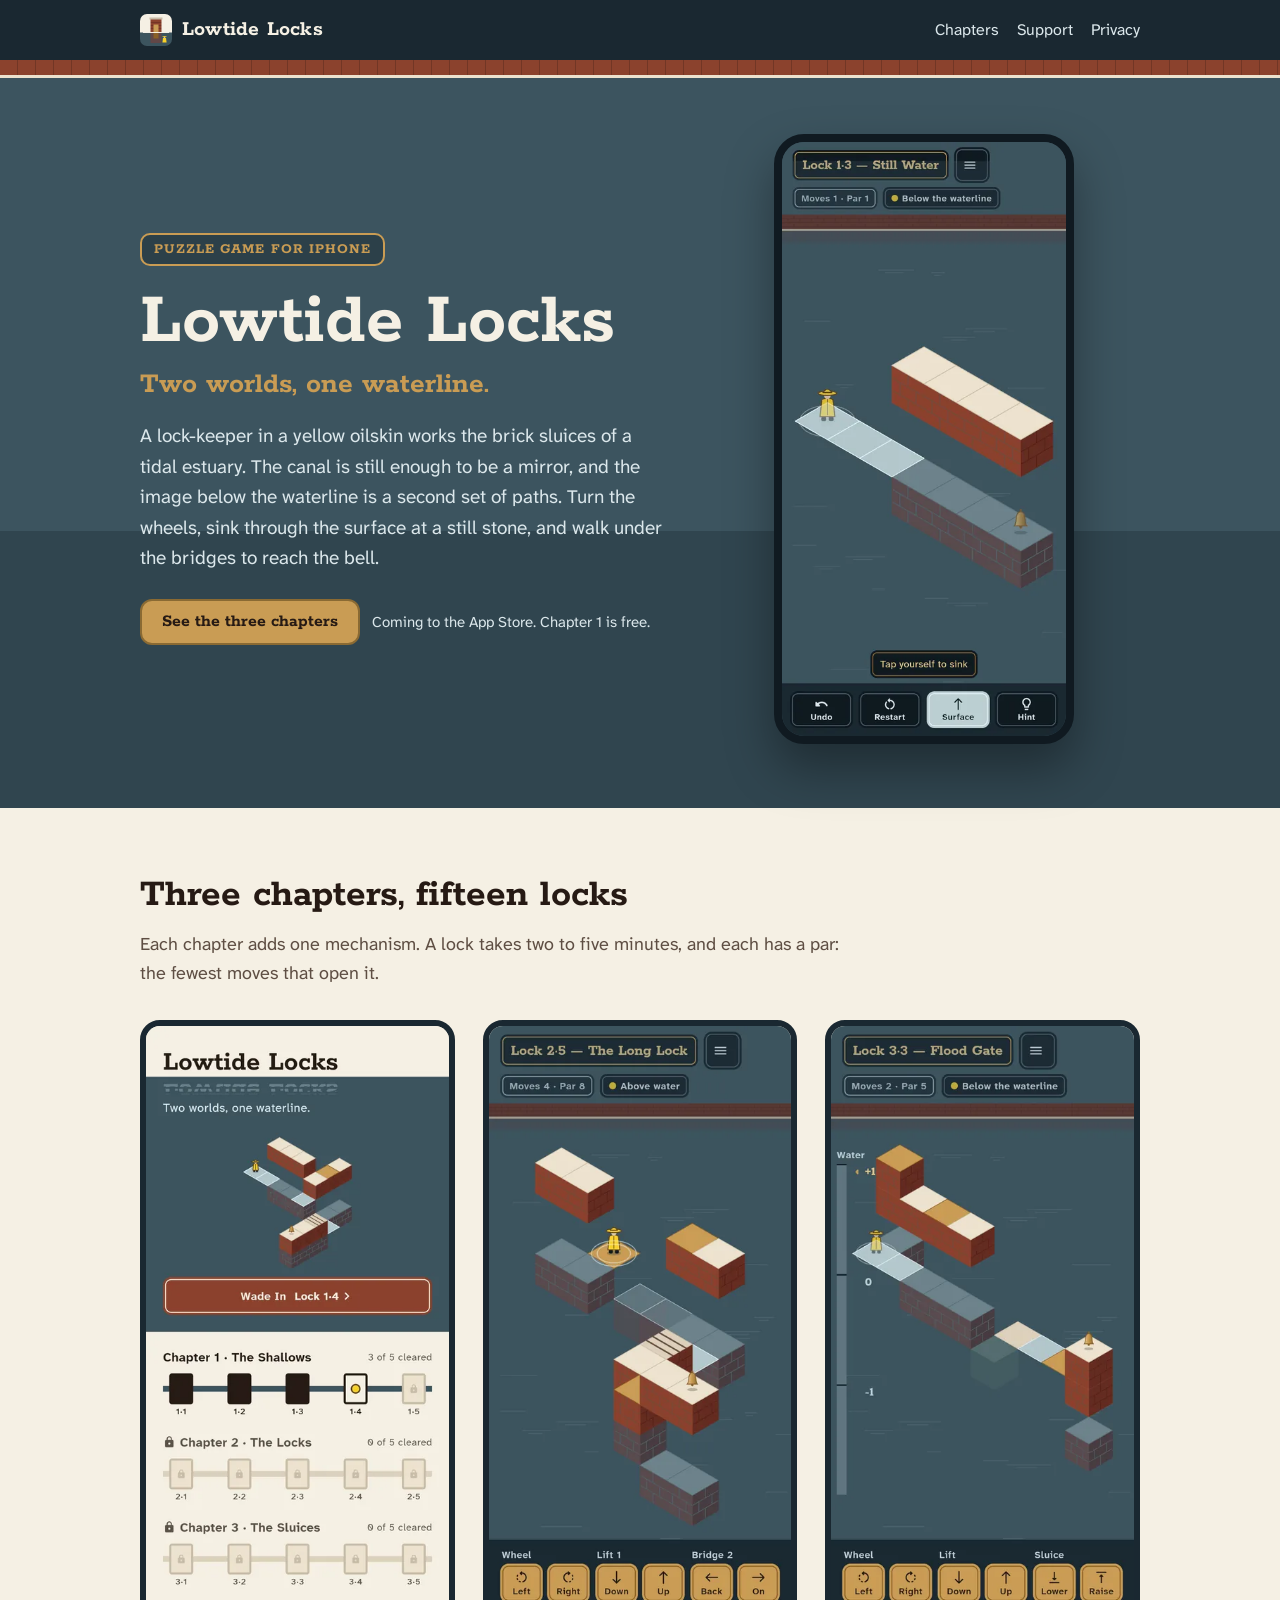
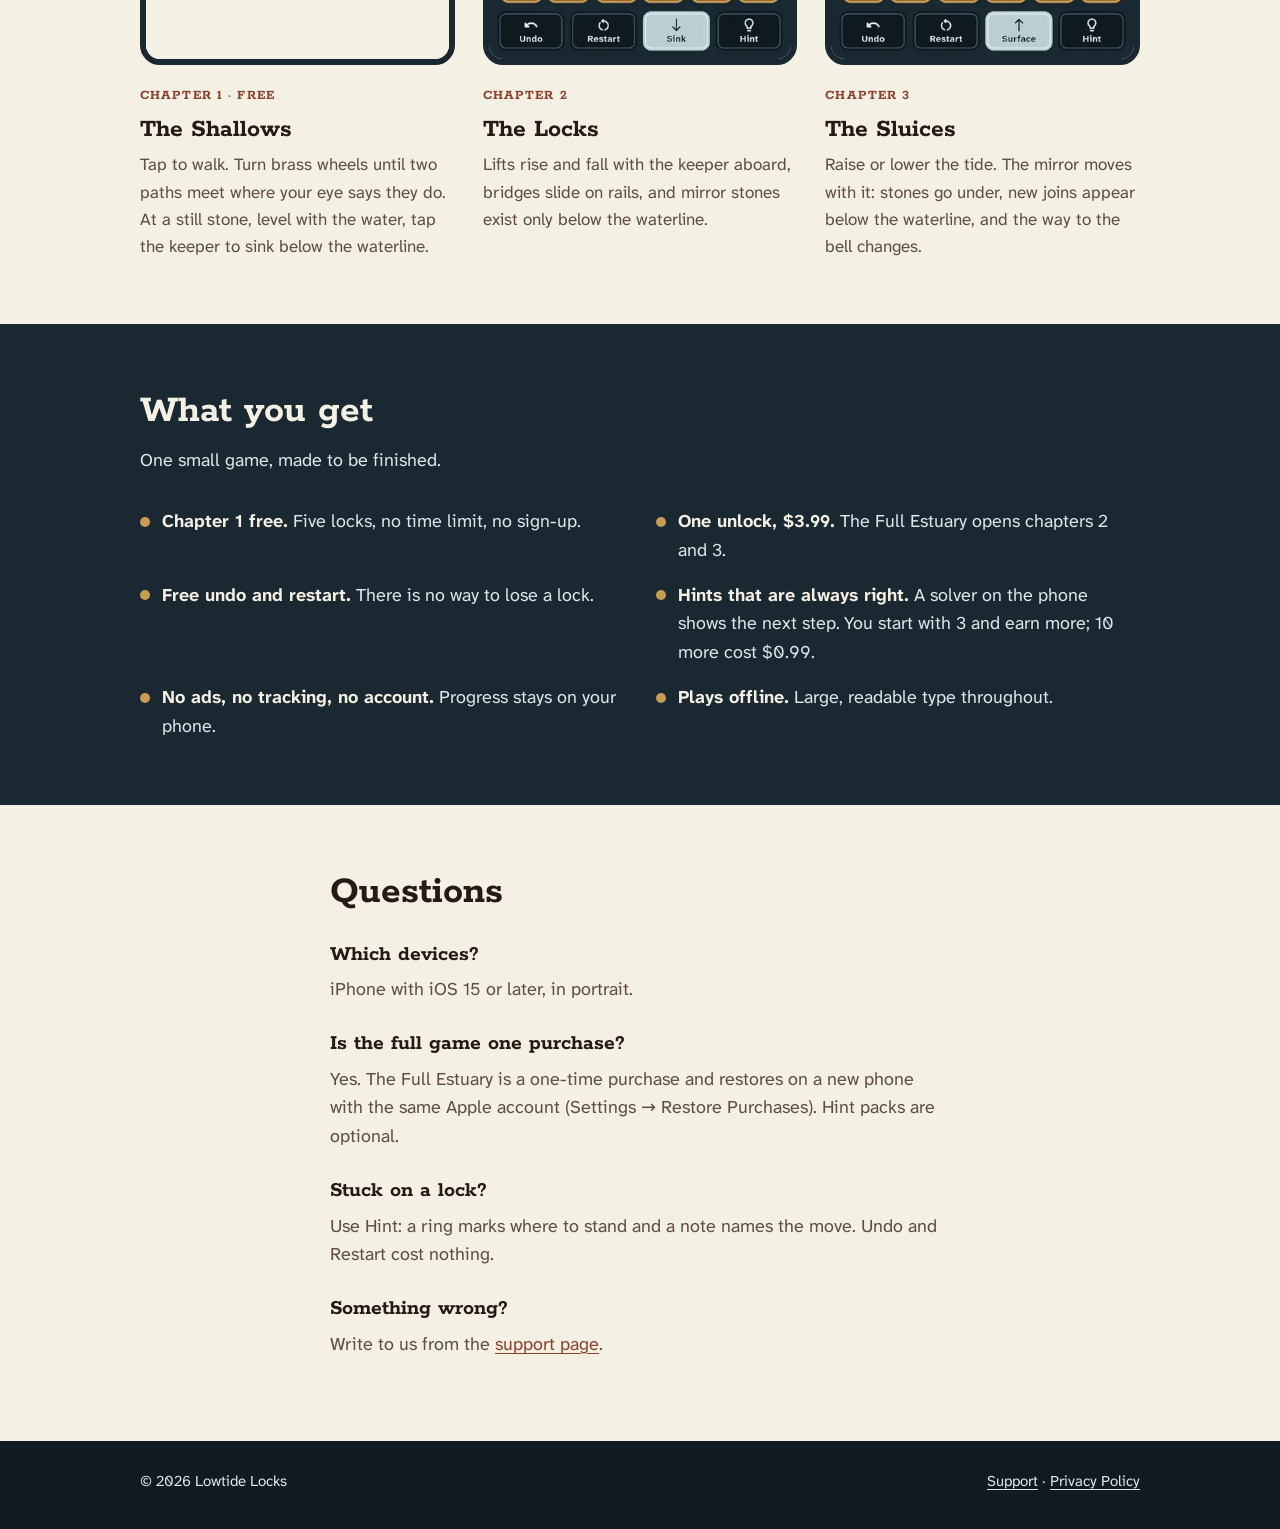
==== index.html @ 865af642 "feat: landing, support and privacy pages for Lowtide Locks Static HTML/CSS in the game's direction C" ====
<!doctype html>
<html lang="en">
<head>
<meta charset="utf-8">
<meta name="viewport" content="width=device-width, initial-scale=1">
<title>Lowtide Locks: a waterline puzzle for iPhone</title>
<meta name="description" content="A calm isometric puzzle for iPhone. Guide a lock-keeper through brick waterworks where the still water is a mirror and the world below the waterline is a second path. 15 locks, first chapter free, no ads.">
<link rel="canonical" href="https://nguyenvanlamm.github.io/lowtide-locks-site/">
<link rel="icon" href="assets/img/favicon.svg" type="image/svg+xml">
<link rel="apple-touch-icon" href="assets/img/apple-touch-icon.png">
<meta name="theme-color" content="#1A2831">
<meta property="og:type" content="website">
<meta property="og:site_name" content="Lowtide Locks">
<meta property="og:title" content="Lowtide Locks: Two worlds, one waterline.">
<meta property="og:description" content="A calm isometric puzzle for iPhone where the mirror image in the canal is a path you can walk.">
<meta property="og:url" content="https://nguyenvanlamm.github.io/lowtide-locks-site/">
<link rel="preload" href="assets/fonts/rokkitt_700.ttf" as="font" type="font/ttf" crossorigin>
<link rel="stylesheet" href="assets/site.css">
</head>
<body>
<header class="site">
  <div class="wrap">
    <a class="brand" href="./"><img src="assets/img/icon-256.webp" alt="" width="32" height="32">Lowtide Locks</a>
    <nav class="site" aria-label="Site">
      <a href="#chapters">Chapters</a>
      <a href="support.html">Support</a>
      <a href="privacy.html">Privacy</a>
    </nav>
  </div>
</header>
<div class="bank" aria-hidden="true"></div>

<main>
  <section class="hero">
    <div class="wrap">
      <div>
        <span class="plaque">Puzzle game for iPhone</span>
        <h1>Lowtide Locks</h1>
        <p class="tagline">Two worlds, one waterline.</p>
        <p class="lede">A lock-keeper in a yellow oilskin works the brick sluices of a tidal estuary. The canal is still enough to be a mirror, and the image below the waterline is a second set of paths. Turn the wheels, sink through the surface at a still stone, and walk under the bridges to reach the bell.</p>
        <div class="cta">
          <a class="button" href="#chapters">See the three chapters</a>
          <span class="soon">Coming to the App Store. Chapter 1 is free.</span>
        </div>
      </div>
      <img class="phone" src="assets/img/below.webp" width="430" height="900" alt="Lock 1·3, Still Water: the keeper stands on pale stones below the waterline, under a brick quay whose top is cream stone; a brass bell waits at the far end.">
    </div>
  </section>

  <section class="band" id="chapters">
    <div class="wrap">
      <h2>Three chapters, fifteen locks</h2>
      <p class="intro">Each chapter adds one mechanism. A lock takes two to five minutes, and each has a par: the fewest moves that open it.</p>
      <div class="chapters">
        <article class="chapter">
          <figure><img src="assets/img/home.webp" width="430" height="900" loading="lazy" alt="The home screen: the Lowtide Locks wordmark over the canal, the Wade In button, and a route map with five locks in each chapter."></figure>
          <span class="num">Chapter 1 · free</span>
          <h3>The Shallows</h3>
          <p>Tap to walk. Turn brass wheels until two paths meet where your eye says they do. At a still stone, level with the water, tap the keeper to sink below the waterline.</p>
        </article>
        <article class="chapter">
          <figure><img src="assets/img/locks.webp" width="430" height="900" loading="lazy" alt="Lock 2·5, The Long Lock: brick piers standing in the canal, with brass plates for a wheel, a lift and a sliding bridge."></figure>
          <span class="num">Chapter 2</span>
          <h3>The Locks</h3>
          <p>Lifts rise and fall with the keeper aboard, bridges slide on rails, and mirror stones exist only below the waterline.</p>
        </article>
        <article class="chapter">
          <figure><img src="assets/img/sluices.webp" width="430" height="900" loading="lazy" alt="Lock 3·3, Flood Gate: a tide staff on the left edge marks the water level beside brick piers, with brass plates to lower or raise the water."></figure>
          <span class="num">Chapter 3</span>
          <h3>The Sluices</h3>
          <p>Raise or lower the tide. The mirror moves with it: stones go under, new joins appear below the waterline, and the way to the bell changes.</p>
        </article>
      </div>
    </div>
  </section>

  <section class="band dark">
    <div class="wrap">
      <h2>What you get</h2>
      <p class="intro">One small game, made to be finished.</p>
      <ul class="facts">
        <li><strong>Chapter 1 free.</strong> Five locks, no time limit, no sign-up.</li>
        <li><strong>One unlock, $3.99.</strong> The Full Estuary opens chapters 2 and 3.</li>
        <li><strong>Free undo and restart.</strong> There is no way to lose a lock.</li>
        <li><strong>Hints that are always right.</strong> A solver on the phone shows the next step. You start with 3 and earn more; 10 more cost $0.99.</li>
        <li><strong>No ads, no tracking, no account.</strong> Progress stays on your phone.</li>
        <li><strong>Plays offline.</strong> Large, readable type throughout.</li>
      </ul>
    </div>
  </section>

  <section class="band">
    <div class="prose">
      <h2>Questions</h2>
      <dl class="faq">
        <dt>Which devices?</dt>
        <dd>iPhone with iOS 15 or later, in portrait.</dd>
        <dt>Is the full game one purchase?</dt>
        <dd>Yes. The Full Estuary is a one-time purchase and restores on a new phone with the same Apple account (Settings → Restore Purchases). Hint packs are optional.</dd>
        <dt>Stuck on a lock?</dt>
        <dd>Use Hint: a ring marks where to stand and a note names the move. Undo and Restart cost nothing.</dd>
        <dt>Something wrong?</dt>
        <dd>Write to us from the <a href="support.html">support page</a>.</dd>
      </dl>
    </div>
  </section>
</main>

<footer class="site">
  <div class="wrap">
    <span>© 2026 Lowtide Locks</span>
    <span><a href="support.html">Support</a> · <a href="privacy.html">Privacy Policy</a></span>
  </div>
</footer>
</body>
</html>
---- assets/site.css ----
/* Lowtide Locks site: heritage signage over canal water (the game's direction C). */
@font-face { font-family: "Rokkitt"; src: url("fonts/rokkitt_700.ttf") format("truetype"); font-weight: 700; font-display: swap; }
@font-face { font-family: "Atkinson Hyperlegible Next"; src: url("fonts/atkinson_hyperlegible_next_400.ttf") format("truetype"); font-weight: 400; font-display: swap; }
@font-face { font-family: "Atkinson Hyperlegible Next"; src: url("fonts/atkinson_hyperlegible_next_700.ttf") format("truetype"); font-weight: 700; font-display: swap; }

:root {
  --stone: #F5F0E4; --stone-2: #ECE2CE; --ink: #261A14; --muted: #5E4E43;
  --brick: #8B422D; --brass: #C99C54; --brass-dark: #8A6A33;
  --water: #3C545F; --slate: #1A2831; --slate-900: #101A21; --mist: #DBE7EB; --keeper: #F9D129;
  --line: #D9CCB3;
  --sign: "Rokkitt", Georgia, serif;
  --body: "Atkinson Hyperlegible Next", system-ui, -apple-system, sans-serif;
}
* { box-sizing: border-box; }
html { -webkit-text-size-adjust: 100%; }
body { margin: 0; background: var(--stone); color: var(--ink); font: 18px/1.6 var(--body); }
img { max-width: 100%; height: auto; display: block; }
a { color: var(--brick); text-underline-offset: 3px; }
a:hover { color: var(--ink); }
:focus-visible { outline: 3px solid var(--keeper); outline-offset: 2px; }

.wrap { max-width: 1040px; margin: 0 auto; padding: 0 20px; }
.prose { max-width: 660px; margin: 0 auto; padding: 0 20px; }

/* The far bank: a brick quay wall with a stone coping line, like the top of every level. */
.bank { height: 18px; background: repeating-linear-gradient(90deg, transparent 0 17px, rgba(0,0,0,.18) 17px 18px), var(--brick); border-bottom: 3px solid var(--stone-2); }

header.site { background: var(--slate); color: var(--mist); }
header.site .wrap { display: flex; align-items: center; justify-content: space-between; gap: 16px; padding-top: 14px; padding-bottom: 14px; }
.brand { display: flex; align-items: center; gap: 10px; color: var(--stone); text-decoration: none; font: 700 22px/1 var(--sign); letter-spacing: .01em; white-space: nowrap; }
.brand img { width: 32px; height: 32px; border-radius: 7px; }
nav.site { display: flex; gap: 18px; font-size: 16px; }
nav.site a { color: var(--mist); text-decoration: none; }
nav.site a:hover, nav.site a[aria-current] { color: var(--brass); }

/* Hero: above water on top, its darker image below the waterline. */
.hero { background: linear-gradient(var(--water) 0 62%, #30454F 62% 100%); color: var(--stone); padding: 56px 0 64px; }
.hero .wrap { display: grid; grid-template-columns: 1.1fr .9fr; gap: 40px; align-items: center; }
.plaque { display: inline-block; border: 2px solid var(--brass); border-radius: 10px; padding: 4px 12px; color: var(--brass); font: 700 15px/1.4 var(--sign); letter-spacing: .06em; text-transform: uppercase; background: rgba(16,26,33,.35); }
.hero h1 { font: 700 clamp(44px, 7vw, 76px)/1 var(--sign); margin: 18px 0 6px; }
.hero .tagline { font: 700 clamp(22px, 3vw, 30px)/1.25 var(--sign); color: var(--brass); margin: 0 0 18px; }
.hero p.lede { font-size: 19px; max-width: 34em; color: var(--mist); margin: 0 0 26px; }
.cta { display: flex; flex-wrap: wrap; gap: 12px; align-items: center; }
.button { display: inline-flex; align-items: center; gap: 8px; padding: 12px 20px; border-radius: 12px; background: var(--brass); color: var(--ink); border: 2px solid var(--brass-dark); font: 700 18px/1 var(--sign); text-decoration: none; }
.button.ghost { background: transparent; color: var(--stone); border-color: rgba(219,231,235,.5); }
.button:hover { color: var(--ink); background: #D8AE69; }
.button.ghost:hover { color: var(--stone); background: rgba(219,231,235,.1); }
.soon { font-size: 15px; color: var(--mist); }
.phone { justify-self: center; width: min(300px, 80vw); border-radius: 30px; border: 8px solid var(--slate-900); box-shadow: 0 24px 48px rgba(0,0,0,.35); overflow: hidden; background: var(--water); }

section.band { padding: 64px 0; }
section.band h2 { font: 700 clamp(30px, 4vw, 40px)/1.15 var(--sign); margin: 0 0 12px; }
section.band .intro { max-width: 40em; color: var(--muted); margin: 0 0 32px; }

.chapters { display: grid; grid-template-columns: repeat(3, 1fr); gap: 28px; }
.chapter figure { margin: 0 0 14px; border-radius: 20px; overflow: hidden; border: 6px solid var(--slate); background: var(--water); }
.chapter .num { font: 700 14px/1 var(--sign); letter-spacing: .08em; text-transform: uppercase; color: var(--brick); }
.chapter h3 { font: 700 26px/1.2 var(--sign); margin: 6px 0 6px; }
.chapter p { margin: 0; color: var(--muted); font-size: 17px; }

.dark { background: var(--slate); color: var(--mist); }
.dark h2 { color: var(--stone); }
section.band.dark .intro { color: var(--mist); }
.facts { list-style: none; padding: 0; margin: 0; display: grid; grid-template-columns: repeat(2, 1fr); gap: 16px 32px; }
.facts li { padding-left: 22px; position: relative; }
.facts li::before { content: ""; position: absolute; left: 0; top: .55em; width: 10px; height: 10px; border-radius: 50%; background: var(--brass); }
.facts strong { color: var(--stone); }

.faq dt { font: 700 22px/1.3 var(--sign); margin: 26px 0 6px; }
.faq dd { margin: 0; color: var(--muted); }

footer.site { background: var(--slate-900); color: var(--mist); font-size: 15px; padding: 28px 0 36px; }
footer.site .wrap { display: flex; flex-wrap: wrap; justify-content: space-between; gap: 12px; }
footer.site a { color: var(--mist); }

/* Plain pages: privacy and support. */
.page { padding: 48px 0 72px; }
.page h1 { font: 700 clamp(36px, 6vw, 48px)/1.1 var(--sign); margin: 0 0 6px; }
.page h2 { font: 700 26px/1.25 var(--sign); margin: 36px 0 8px; }
.page .muted { color: var(--muted); }
.page hr { border: 0; border-top: 1px solid var(--line); margin: 40px 0 20px; }

@media (max-width: 820px) {
  .hero { padding: 40px 0 48px; background: linear-gradient(var(--water) 0 72%, #30454F 72% 100%); }
  .hero .wrap, .chapters { grid-template-columns: 1fr; }
  .phone { width: min(260px, 72vw); }
  .chapters { gap: 40px; }
  .chapter figure { max-width: 320px; }
  .facts { grid-template-columns: 1fr; }
  nav.site { gap: 12px; font-size: 15px; }
  .brand { font-size: 19px; }
  .brand img { width: 28px; height: 28px; }
}
@media (prefers-reduced-motion: reduce) { * { scroll-behavior: auto !important; } }
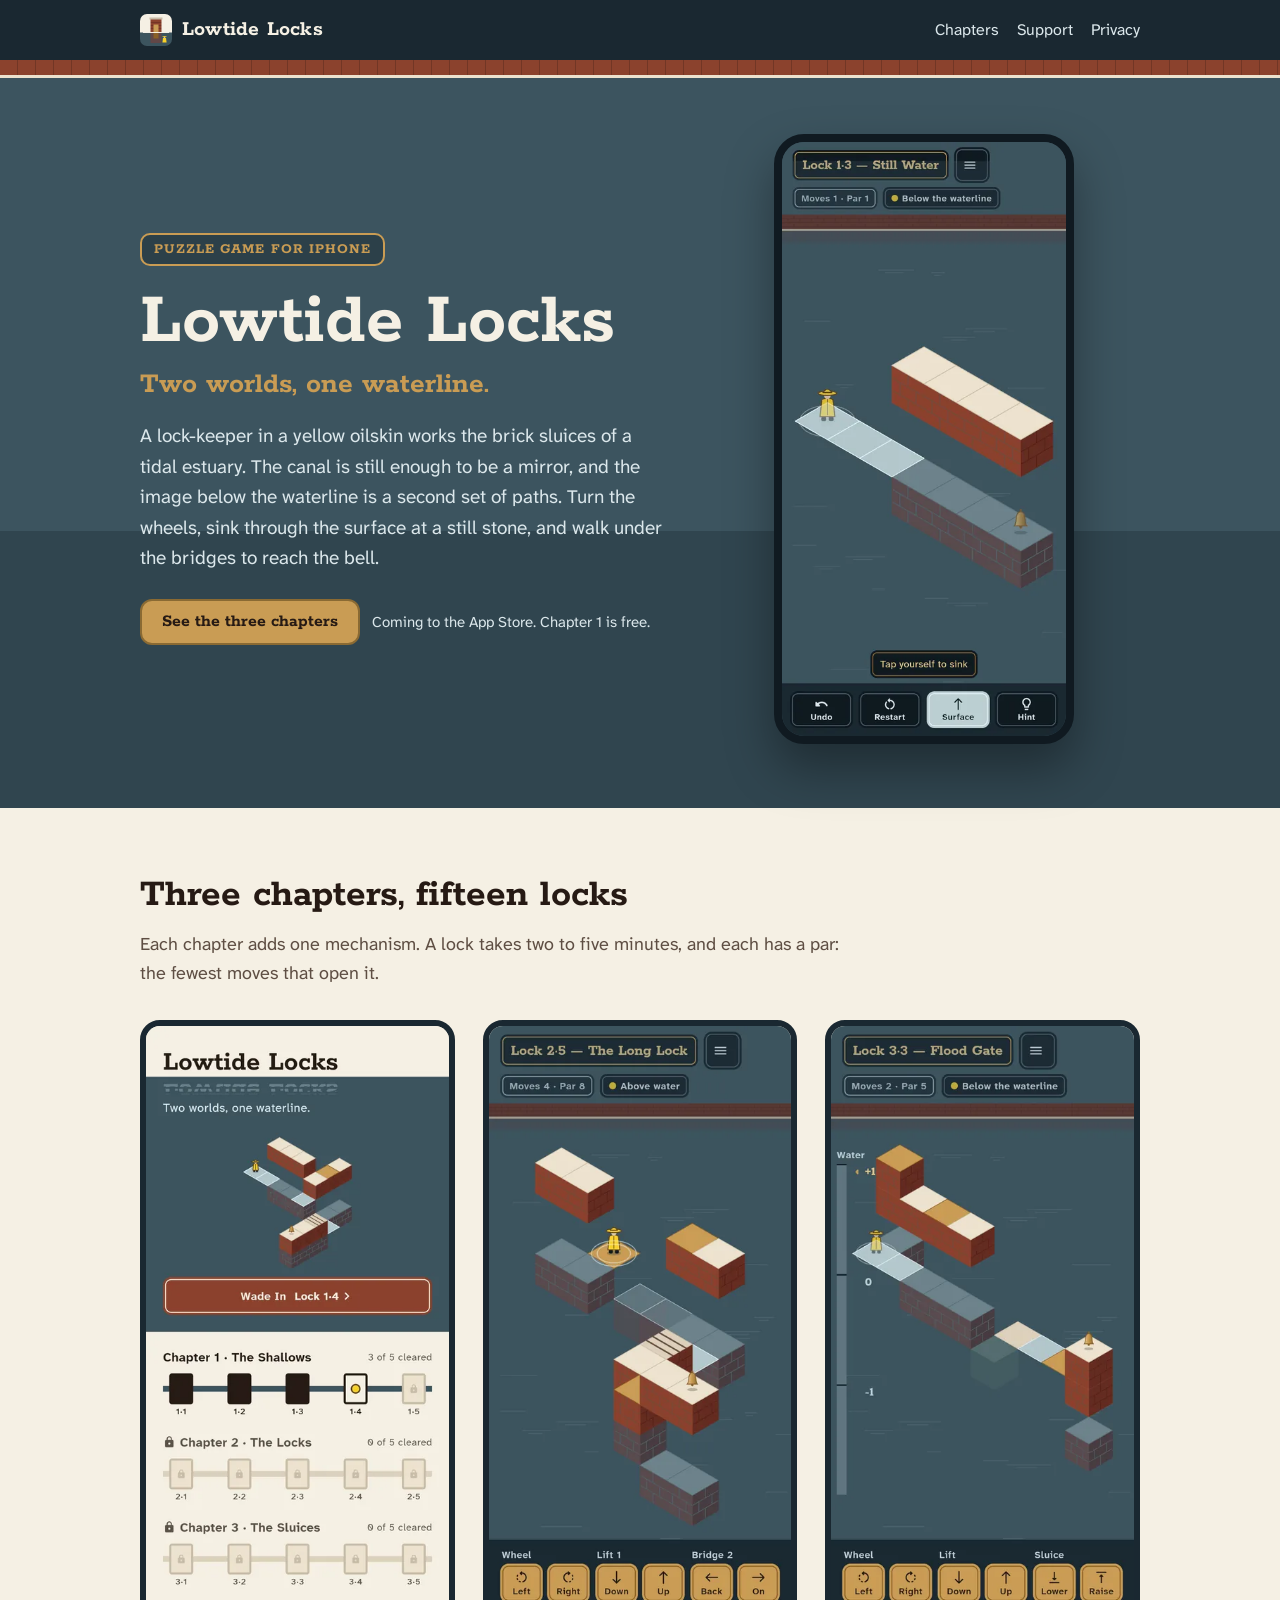
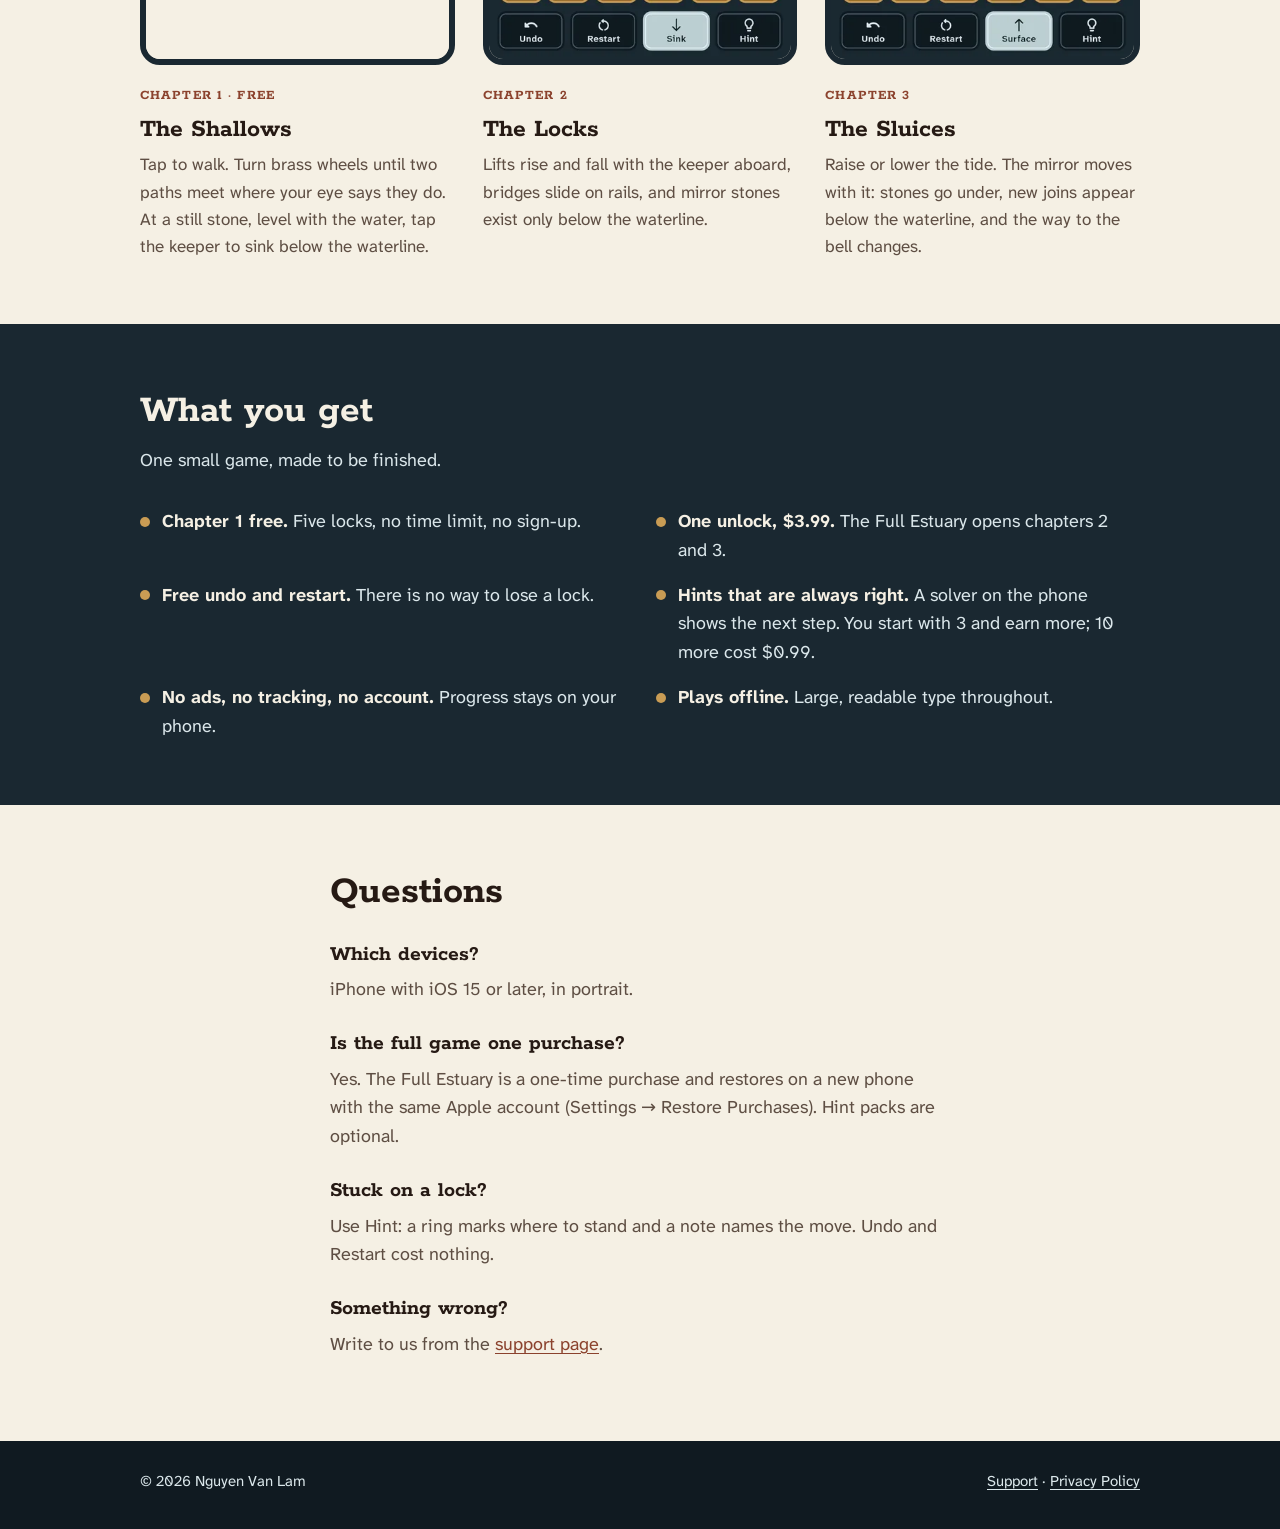
==== commit cf9eae7c: "docs: name the developer in the privacy policy; match the app's copyright From the App Store review " ====
--- a/index.html
+++ b/index.html
@@ -108,7 +108,7 @@
 
 <footer class="site">
   <div class="wrap">
-    <span>© 2026 Lowtide Locks</span>
+    <span>© 2026 Nguyen Van Lam</span>
     <span><a href="support.html">Support</a> · <a href="privacy.html">Privacy Policy</a></span>
   </div>
 </footer>
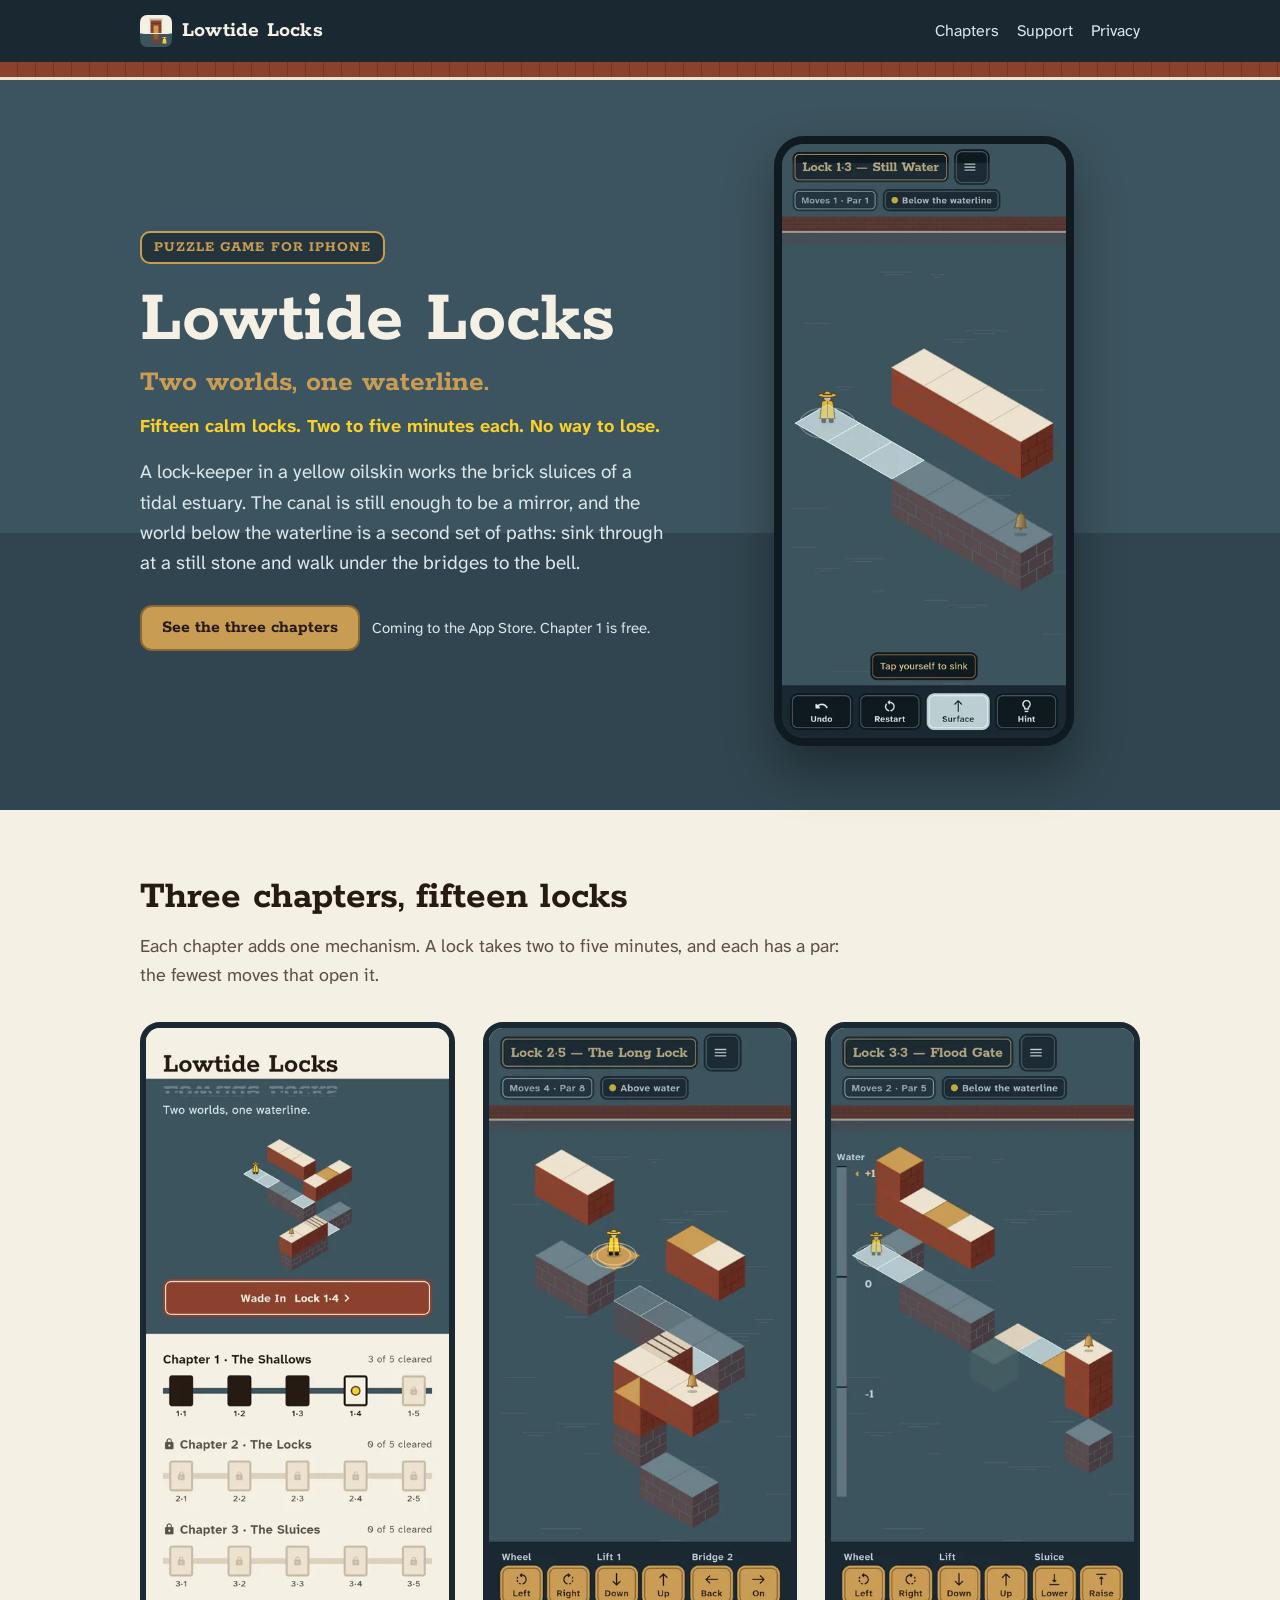
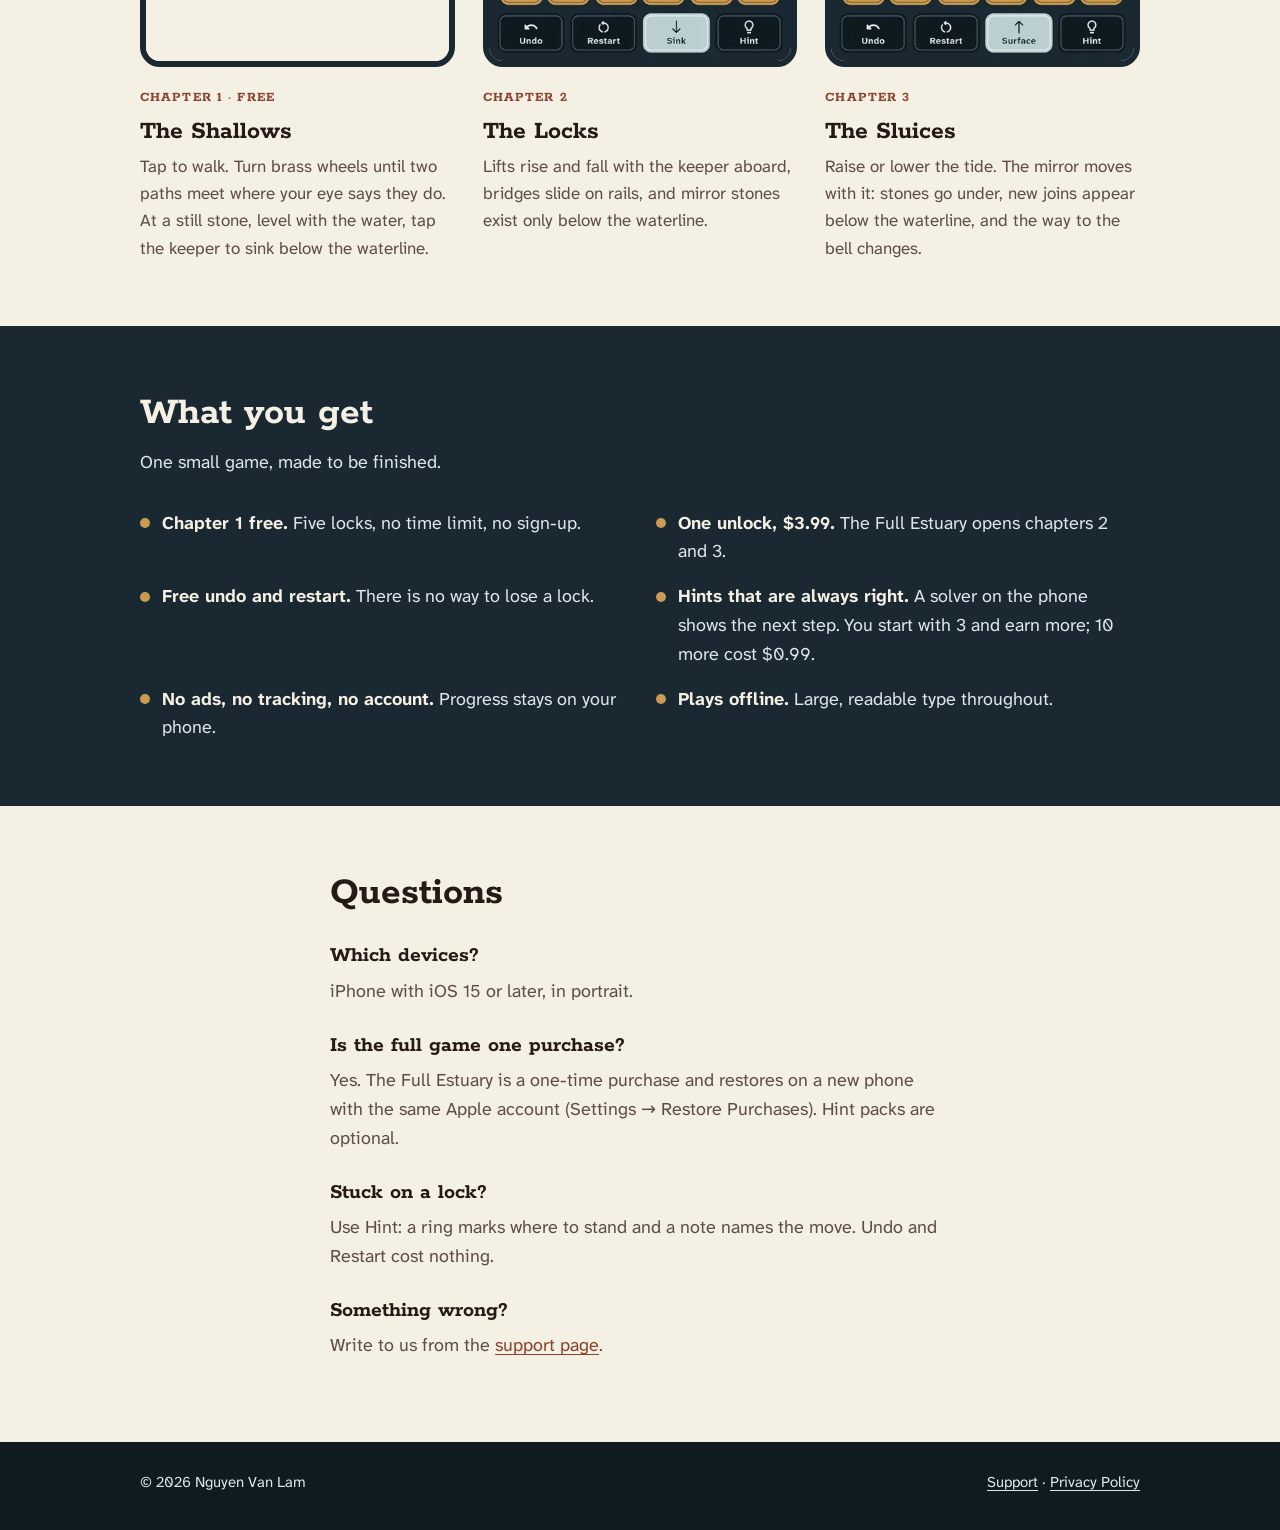
==== commit 8d47702c: "fix(design): hero fact line, no sideways scroll, visible focus, 44 px links design-optimizer: the he" ====
--- a/index.html
+++ b/index.html
@@ -3,21 +3,123 @@
 <head>
 <meta charset="utf-8">
 <meta name="viewport" content="width=device-width, initial-scale=1">
-<title>Lowtide Locks: a waterline puzzle for iPhone</title>
-<meta name="description" content="A calm isometric puzzle for iPhone. Guide a lock-keeper through brick waterworks where the still water is a mirror and the world below the waterline is a second path. 15 locks, first chapter free, no ads.">
+<title>Lowtide Locks: Calm Isometric Mirror Puzzle for iPhone</title>
+<meta name="description" content="A calm isometric puzzle for iPhone. The still canal is a mirror, and the world below the waterline is a second path. 15 locks, Chapter 1 free, no ads.">
 <link rel="canonical" href="https://nguyenvanlamm.github.io/lowtide-locks-site/">
+<link rel="alternate" type="text/markdown" href="index.html.md">
+<link rel="describedby" href="llms.txt">
 <link rel="icon" href="assets/img/favicon.svg" type="image/svg+xml">
 <link rel="apple-touch-icon" href="assets/img/apple-touch-icon.png">
 <meta name="theme-color" content="#1A2831">
 <meta property="og:type" content="website">
 <meta property="og:site_name" content="Lowtide Locks">
+<meta property="og:locale" content="en_US">
 <meta property="og:title" content="Lowtide Locks: Two worlds, one waterline.">
 <meta property="og:description" content="A calm isometric puzzle for iPhone where the mirror image in the canal is a path you can walk.">
 <meta property="og:url" content="https://nguyenvanlamm.github.io/lowtide-locks-site/">
+<meta property="og:image" content="https://nguyenvanlamm.github.io/lowtide-locks-site/assets/img/share-card.jpg">
+<meta property="og:image:width" content="1200">
+<meta property="og:image:height" content="630">
+<meta property="og:image:alt" content="Lowtide Locks: Two worlds, one waterline. Two iPhone screens show a lock-keeper on pale stones below the waterline of a still brick canal.">
+<meta name="twitter:card" content="summary_large_image">
 <link rel="preload" href="assets/fonts/rokkitt_700.ttf" as="font" type="font/ttf" crossorigin>
 <link rel="stylesheet" href="assets/site.css">
+<script type="application/ld+json">
+{
+  "@context": "https://schema.org",
+  "@graph": [
+    {
+      "@type": "WebSite",
+      "@id": "https://nguyenvanlamm.github.io/lowtide-locks-site/#website",
+      "name": "Lowtide Locks",
+      "url": "https://nguyenvanlamm.github.io/lowtide-locks-site/",
+      "inLanguage": "en",
+      "publisher": {
+        "@id": "https://nguyenvanlamm.github.io/lowtide-locks-site/#author"
+      }
+    },
+    {
+      "@type": "Person",
+      "@id": "https://nguyenvanlamm.github.io/lowtide-locks-site/#author",
+      "name": "Nguyen Van Lam"
+    },
+    {
+      "@type": "VideoGame",
+      "@id": "https://nguyenvanlamm.github.io/lowtide-locks-site/#game",
+      "name": "Lowtide Locks",
+      "description": "A calm isometric puzzle game for iPhone. A lock-keeper works the brick sluices of a tidal estuary; the canal is still enough to be a mirror, and the world below the waterline is a second set of paths. Fifteen locks in three chapters: The Shallows (free), The Locks and The Sluices. Free undo and restart, hints from a solver on the phone. No ads, no tracking, no account; plays offline.",
+      "url": "https://nguyenvanlamm.github.io/lowtide-locks-site/",
+      "image": "https://nguyenvanlamm.github.io/lowtide-locks-site/assets/img/share-card.jpg",
+      "screenshot": [
+        "https://nguyenvanlamm.github.io/lowtide-locks-site/assets/img/below.webp",
+        "https://nguyenvanlamm.github.io/lowtide-locks-site/assets/img/home.webp",
+        "https://nguyenvanlamm.github.io/lowtide-locks-site/assets/img/locks.webp",
+        "https://nguyenvanlamm.github.io/lowtide-locks-site/assets/img/sluices.webp"
+      ],
+      "gamePlatform": "iPhone",
+      "operatingSystem": "iOS 15 or later",
+      "applicationCategory": "GameApplication",
+      "genre": "Puzzle",
+      "playMode": "SinglePlayer",
+      "inLanguage": "en",
+      "isAccessibleForFree": true,
+      "author": {
+        "@id": "https://nguyenvanlamm.github.io/lowtide-locks-site/#author"
+      },
+      "publisher": {
+        "@id": "https://nguyenvanlamm.github.io/lowtide-locks-site/#author"
+      }
+    },
+    {
+      "@type": "FAQPage",
+      "@id": "https://nguyenvanlamm.github.io/lowtide-locks-site/#faq",
+      "isPartOf": {
+        "@id": "https://nguyenvanlamm.github.io/lowtide-locks-site/#website"
+      },
+      "about": {
+        "@id": "https://nguyenvanlamm.github.io/lowtide-locks-site/#game"
+      },
+      "mainEntity": [
+        {
+          "@type": "Question",
+          "name": "Which devices?",
+          "acceptedAnswer": {
+            "@type": "Answer",
+            "text": "iPhone with iOS 15 or later, in portrait."
+          }
+        },
+        {
+          "@type": "Question",
+          "name": "Is the full game one purchase?",
+          "acceptedAnswer": {
+            "@type": "Answer",
+            "text": "Yes. The Full Estuary is a one-time purchase and restores on a new phone with the same Apple account (Settings → Restore Purchases). Hint packs are optional."
+          }
+        },
+        {
+          "@type": "Question",
+          "name": "Stuck on a lock?",
+          "acceptedAnswer": {
+            "@type": "Answer",
+            "text": "Use Hint: a ring marks where to stand and a note names the move. Undo and Restart cost nothing."
+          }
+        },
+        {
+          "@type": "Question",
+          "name": "Something wrong?",
+          "acceptedAnswer": {
+            "@type": "Answer",
+            "text": "Write to us from the support page."
+          }
+        }
+      ]
+    }
+  ]
+}
+</script>
 </head>
 <body>
+<a class="skip" href="#main">Skip to content</a>
 <header class="site">
   <div class="wrap">
     <a class="brand" href="./"><img src="assets/img/icon-256.webp" alt="" width="32" height="32">Lowtide Locks</a>
@@ -30,14 +132,15 @@
 </header>
 <div class="bank" aria-hidden="true"></div>
 
-<main>
+<main id="main">
   <section class="hero">
     <div class="wrap">
       <div>
         <span class="plaque">Puzzle game for iPhone</span>
         <h1>Lowtide Locks</h1>
         <p class="tagline">Two worlds, one waterline.</p>
-        <p class="lede">A lock-keeper in a yellow oilskin works the brick sluices of a tidal estuary. The canal is still enough to be a mirror, and the image below the waterline is a second set of paths. Turn the wheels, sink through the surface at a still stone, and walk under the bridges to reach the bell.</p>
+        <p class="fact-line">Fifteen calm locks. Two to five minutes each. No way to lose.</p>
+        <p class="lede">A lock-keeper in a yellow oilskin works the brick sluices of a tidal estuary. The canal is still enough to be a mirror, and the world below the waterline is a second set of paths: sink through at a still stone and walk under the bridges to the bell.</p>
         <div class="cta">
           <a class="button" href="#chapters">See the three chapters</a>
           <span class="soon">Coming to the App Store. Chapter 1 is free.</span>
--- a/assets/site.css
+++ b/assets/site.css
@@ -17,7 +17,13 @@
 img { max-width: 100%; height: auto; display: block; }
 a { color: var(--brick); text-underline-offset: 3px; }
 a:hover { color: var(--ink); }
-:focus-visible { outline: 3px solid var(--keeper); outline-offset: 2px; }
+/* Focus ring: brick on the cream stone (6.3:1), keeper yellow on slate and water (5.4:1 or more). */
+:focus-visible { outline: 3px solid var(--brick); outline-offset: 2px; }
+header.site :focus-visible, .hero :focus-visible, .dark :focus-visible, footer.site :focus-visible, .skip:focus-visible { outline-color: var(--keeper); }
+
+/* Skip link: hidden above the header until it takes keyboard focus. */
+.skip { position: absolute; left: 12px; top: 8px; z-index: 10; padding: 10px 16px; border-radius: 10px; background: var(--slate-900); color: var(--stone); font: 700 16px/1.5 var(--body); text-decoration: none; transform: translateY(-200%); }
+.skip:focus { transform: none; color: var(--stone); }
 
 .wrap { max-width: 1040px; margin: 0 auto; padding: 0 20px; }
 .prose { max-width: 660px; margin: 0 auto; padding: 0 20px; }
@@ -26,19 +32,23 @@
 .bank { height: 18px; background: repeating-linear-gradient(90deg, transparent 0 17px, rgba(0,0,0,.18) 17px 18px), var(--brick); border-bottom: 3px solid var(--stone-2); }
 
 header.site { background: var(--slate); color: var(--mist); }
-header.site .wrap { display: flex; align-items: center; justify-content: space-between; gap: 16px; padding-top: 14px; padding-bottom: 14px; }
+header.site .wrap { display: flex; flex-wrap: wrap; align-items: center; justify-content: space-between; column-gap: 16px; padding-top: 8px; padding-bottom: 8px; }
 .brand { display: flex; align-items: center; gap: 10px; color: var(--stone); text-decoration: none; font: 700 22px/1 var(--sign); letter-spacing: .01em; white-space: nowrap; }
 .brand img { width: 32px; height: 32px; border-radius: 7px; }
 nav.site { display: flex; gap: 18px; font-size: 16px; }
-nav.site a { color: var(--mist); text-decoration: none; }
+/* Links keep their text size; vertical padding gives a 44 px tap target. */
+nav.site a { display: inline-block; padding: 10px 0; color: var(--mist); text-decoration: none; }
 nav.site a:hover, nav.site a[aria-current] { color: var(--brass); }
+nav.site a[aria-current] { text-decoration: underline; text-decoration-thickness: 2px; text-underline-offset: 6px; }
 
 /* Hero: above water on top, its darker image below the waterline. */
 .hero { background: linear-gradient(var(--water) 0 62%, #30454F 62% 100%); color: var(--stone); padding: 56px 0 64px; }
 .hero .wrap { display: grid; grid-template-columns: 1.1fr .9fr; gap: 40px; align-items: center; }
-.plaque { display: inline-block; border: 2px solid var(--brass); border-radius: 10px; padding: 4px 12px; color: var(--brass); font: 700 15px/1.4 var(--sign); letter-spacing: .06em; text-transform: uppercase; background: rgba(16,26,33,.35); }
+.plaque { display: inline-block; border: 2px solid var(--brass); border-radius: 10px; padding: 4px 12px; color: var(--brass); font: 700 15px/1.4 var(--sign); letter-spacing: .06em; text-transform: uppercase; background: rgba(16,26,33,.55); }
 .hero h1 { font: 700 clamp(44px, 7vw, 76px)/1 var(--sign); margin: 18px 0 6px; }
-.hero .tagline { font: 700 clamp(22px, 3vw, 30px)/1.25 var(--sign); color: var(--brass); margin: 0 0 18px; }
+.hero .tagline { font: 700 clamp(22px, 3vw, 30px)/1.25 var(--sign); color: var(--brass); margin: 0 0 12px; }
+/* The share card's fact line, in keeper yellow (5.4:1 on the water). */
+.hero .fact-line { font: 700 18px/1.45 var(--body); color: var(--keeper); margin: 0 0 18px; }
 .hero p.lede { font-size: 19px; max-width: 34em; color: var(--mist); margin: 0 0 26px; }
 .cta { display: flex; flex-wrap: wrap; gap: 12px; align-items: center; }
 .button { display: inline-flex; align-items: center; gap: 8px; padding: 12px 20px; border-radius: 12px; background: var(--brass); color: var(--ink); border: 2px solid var(--brass-dark); font: 700 18px/1 var(--sign); text-decoration: none; }
@@ -69,9 +79,9 @@
 .faq dt { font: 700 22px/1.3 var(--sign); margin: 26px 0 6px; }
 .faq dd { margin: 0; color: var(--muted); }
 
-footer.site { background: var(--slate-900); color: var(--mist); font-size: 15px; padding: 28px 0 36px; }
-footer.site .wrap { display: flex; flex-wrap: wrap; justify-content: space-between; gap: 12px; }
-footer.site a { color: var(--mist); }
+footer.site { background: var(--slate-900); color: var(--mist); font-size: 15px; padding: 18px 0 26px; }
+footer.site .wrap { display: flex; flex-wrap: wrap; align-items: center; justify-content: space-between; column-gap: 12px; }
+footer.site a { display: inline-block; padding: 10px 0; color: var(--mist); }
 
 /* Plain pages: privacy and support. */
 .page { padding: 48px 0 72px; }
@@ -85,9 +95,10 @@
   .hero .wrap, .chapters { grid-template-columns: 1fr; }
   .phone { width: min(260px, 72vw); }
   .chapters { gap: 40px; }
-  .chapter figure { max-width: 320px; }
+  .chapter figure { max-width: 260px; }
   .facts { grid-template-columns: 1fr; }
-  nav.site { gap: 12px; font-size: 15px; }
+  header.site .wrap { column-gap: 12px; }
+  nav.site { gap: 10px; font-size: 15px; }
   .brand { font-size: 19px; }
   .brand img { width: 28px; height: 28px; }
 }
